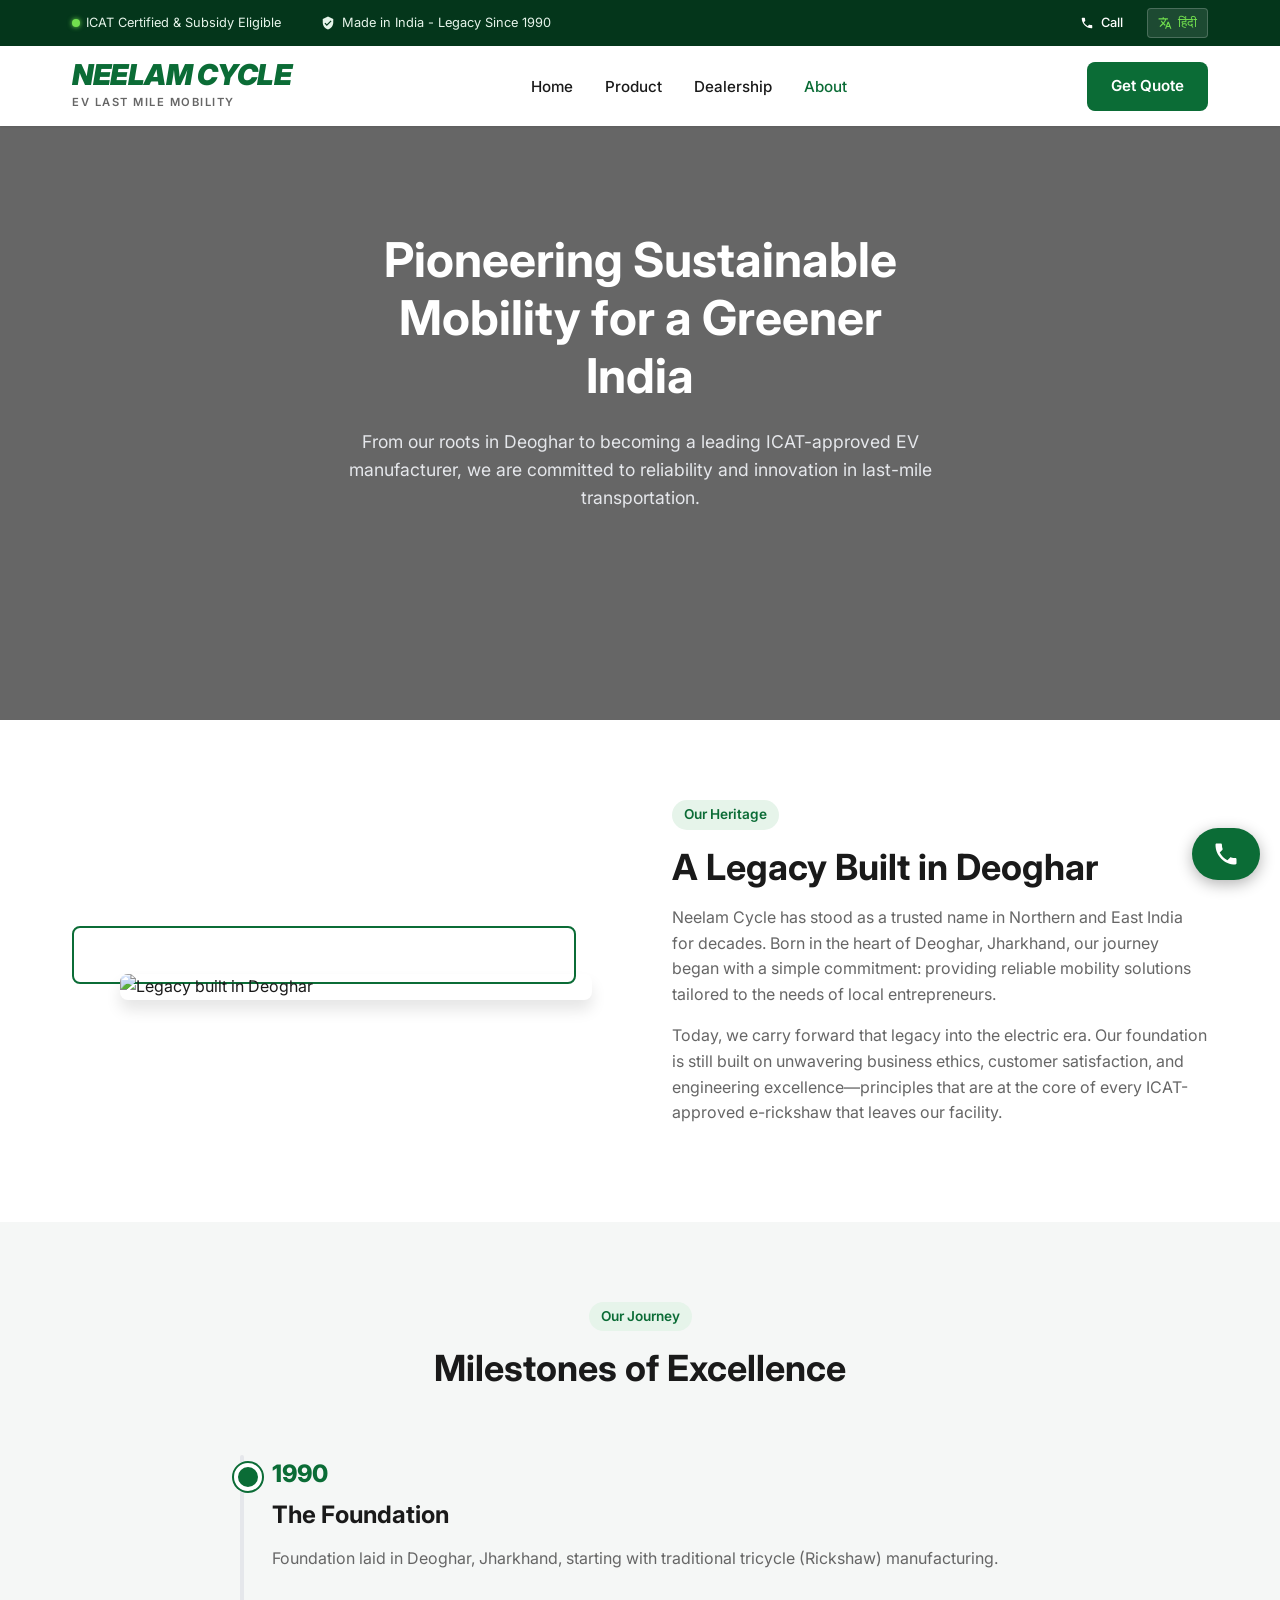
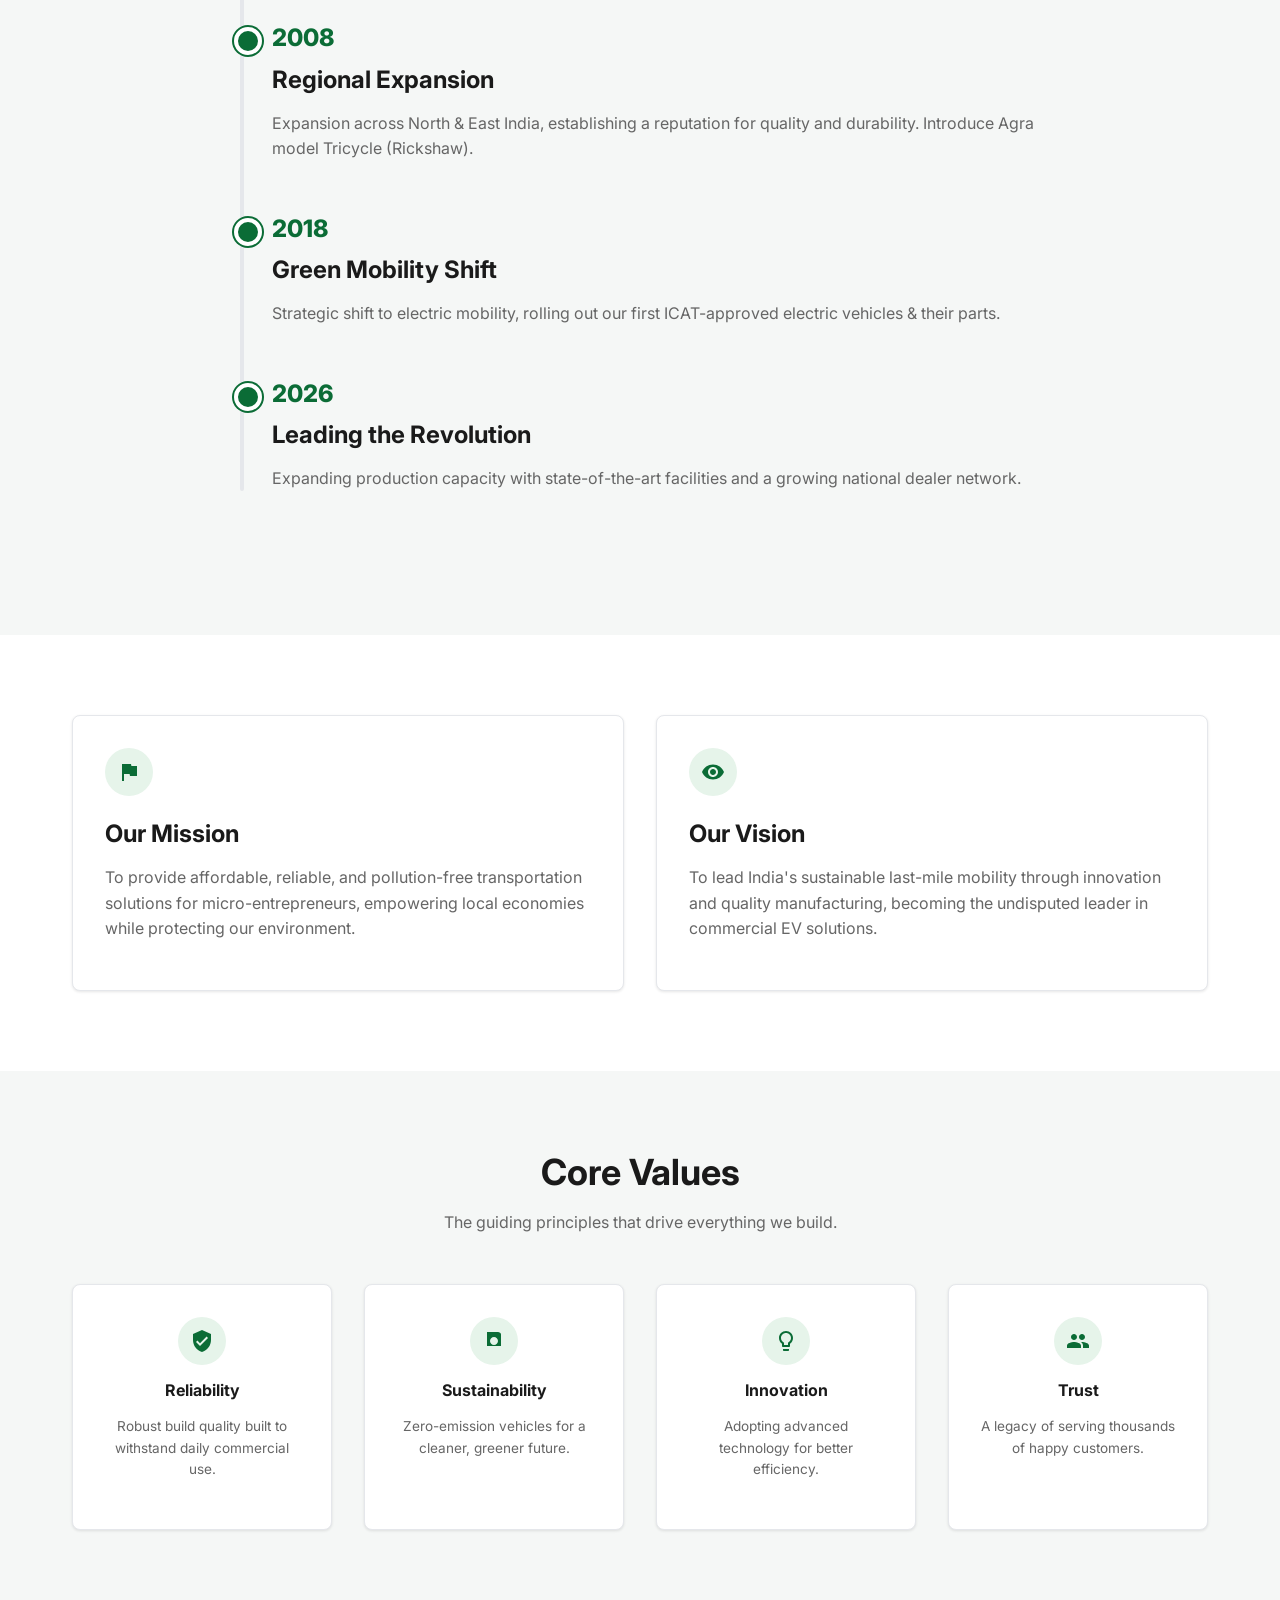
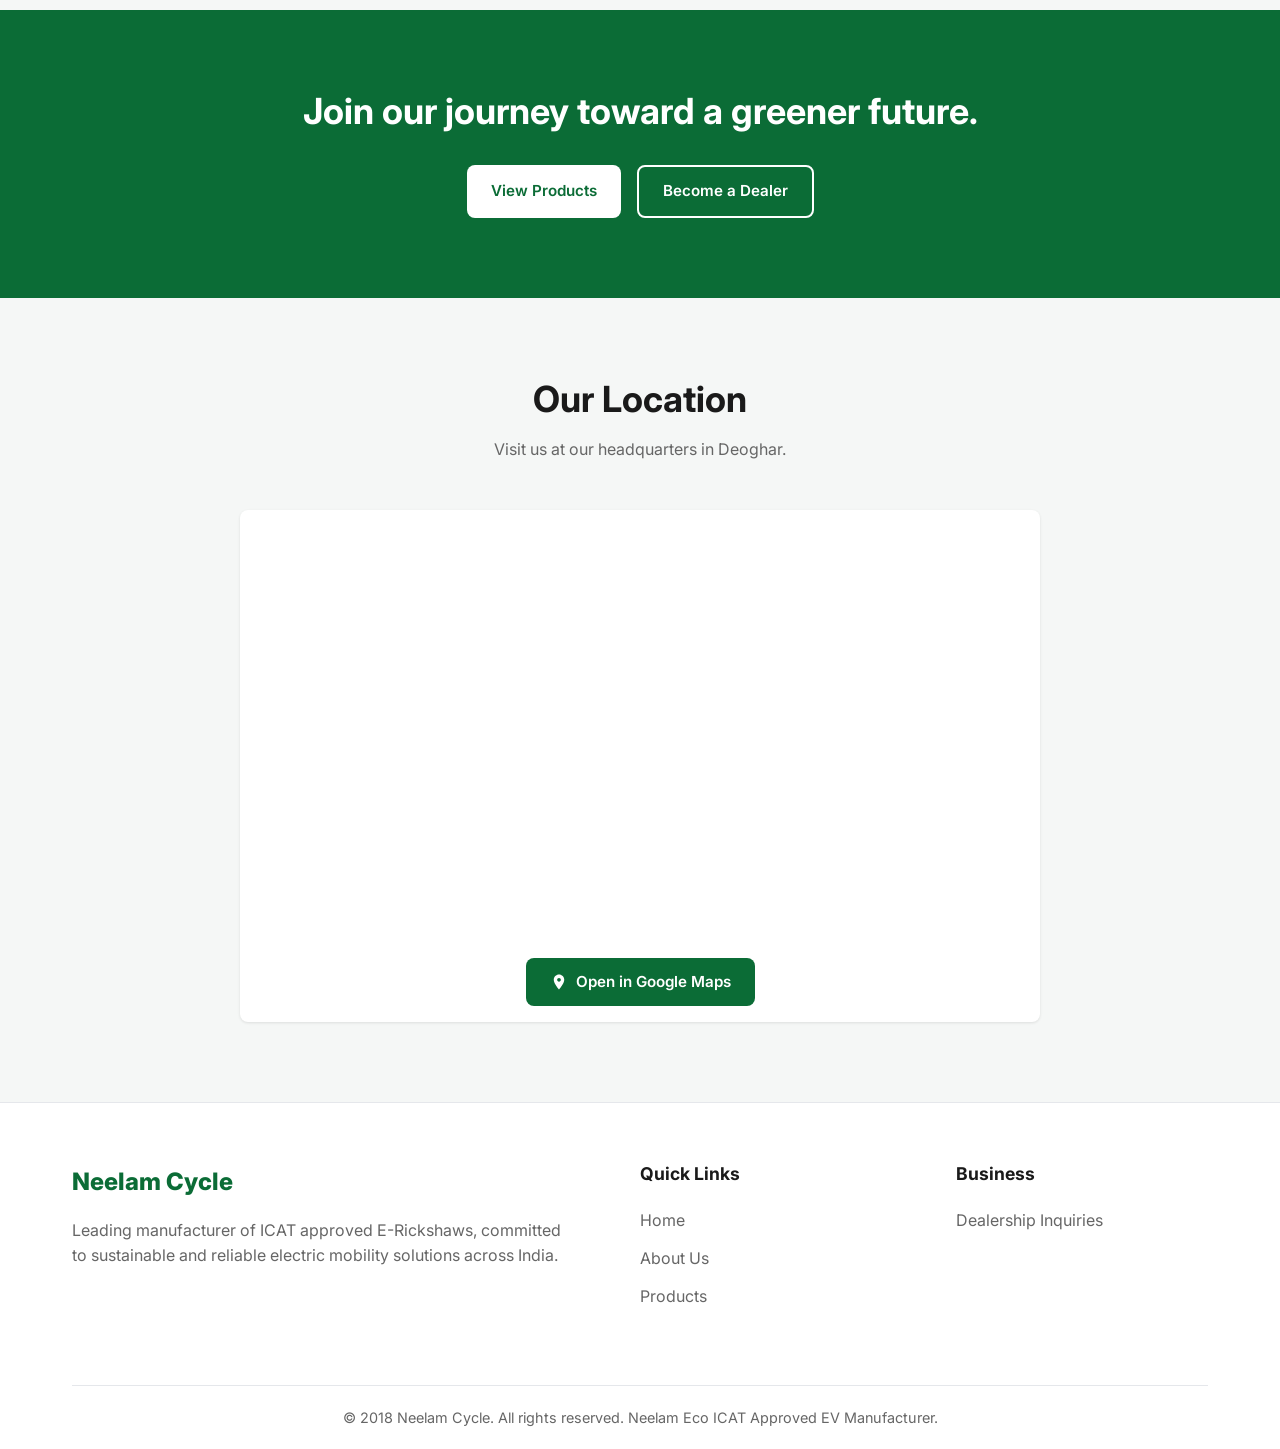
==== about.html @ 1e4b3184 "Add files via upload" ====
<!DOCTYPE html>
<html lang="en">
<head>
    <meta charset="UTF-8">
    <meta name="viewport" content="width=device-width, initial-scale=1.0">
    <title>About Us | Neelam Cycle</title>
    <link href="https://fonts.googleapis.com/css2?family=Inter:wght@400;500;600;700;800&display=swap" rel="stylesheet">
    <link rel="stylesheet" href="style.css">
    <style>
        .about-hero {
            background-image: linear-gradient(rgba(0, 0, 0, 0.6), rgba(0, 0, 0, 0.6)), url('file:///C:/Users/HP/.gemini/antigravity/brain/093d12ff-a5fa-4f2f-a17b-a4f4ef61f52e/media__1781296426450.jpg');
            background-size: cover;
            background-position: center;
            color: white;
            text-align: center;
        }
        .about-hero::before {
            display: none;
        }
        .about-hero h1 {
            color: white;
        }
        .about-hero p {
            color: #e5e7eb;
        }
        
        .timeline {
            position: relative;
            max-width: 800px;
            margin: 4rem auto;
            padding-left: 2rem;
        }
        .timeline::before {
            content: '';
            position: absolute;
            left: 0;
            top: 0;
            height: 100%;
            width: 4px;
            background: var(--border-color);
            border-radius: 2px;
        }
        .timeline-item {
            position: relative;
            margin-bottom: 3rem;
        }
        .timeline-item::before {
            content: '';
            position: absolute;
            left: -2.4rem;
            top: 0.5rem;
            width: 20px;
            height: 20px;
            background: var(--primary-color);
            border-radius: 50%;
            border: 4px solid white;
            box-shadow: 0 0 0 2px var(--primary-color);
        }
        .timeline-date {
            font-size: 1.5rem;
            font-weight: 800;
            color: var(--primary-color);
            margin-bottom: 0.5rem;
        }
        
        .legacy-img-wrapper {
            position: relative;
            padding: 1rem;
        }
        .legacy-img-wrapper::before {
            content: '';
            position: absolute;
            top: 0;
            left: 0;
            right: 2rem;
            bottom: 2rem;
            border: 2px solid var(--primary-color);
            z-index: 0;
            border-radius: var(--border-radius);
        }
        .legacy-img {
            position: relative;
            z-index: 1;
            border-radius: var(--border-radius);
            margin-top: 2rem;
            margin-left: 2rem;
            box-shadow: var(--shadow-lg);
        }
    </style>
</head>
<body>

    <header>
        <div class="top-bar">
            <div class="container">
                <div class="top-bar-left">
                    <span><span class="status-dot"></span> ICAT Certified & Subsidy Eligible</span>
                    <span style="margin-left: 1rem;"><svg viewBox="0 0 24 24" width="14" height="14" fill="currentColor"><path d="M12 1L3 5v6c0 5.55 3.84 10.74 9 12 5.16-1.26 9-6.45 9-12V5l-9-4zm-2 16l-4-4 1.41-1.41L10 14.17l6.59-6.59L18 9l-8 8z"/></svg> Made in India - Legacy Since 1990</span>
                </div>
                <div class="top-bar-right">
                    <a href="tel:+919973473090" class="top-bar-link">
                        <svg viewBox="0 0 24 24" width="14" height="14" fill="currentColor"><path d="M6.62 10.79c1.44 2.83 3.76 5.14 6.59 6.59l2.2-2.2c.27-.27.67-.36 1.02-.24 1.12.37 2.33.57 3.57.57.55 0 1 .45 1 1V20c0 .55-.45 1-1 1-9.39 0-17-7.61-17-17 0-.55.45-1 1-1h3.5c.55 0 1 .45 1 1 0 1.25.2 2.45.57 3.57.11.35.03.74-.25 1.02l-2.2 2.2z"/></svg>
                        Call
                    </a>
                    <a href="#" class="top-bar-btn" onclick="toggleLanguage(event)">
                        <svg viewBox="0 0 24 24" width="14" height="14" fill="currentColor"><path d="M12.87 15.07l-2.54-2.51.03-.03c1.74-1.94 2.98-4.17 3.71-6.53H17V4h-7V2H8v2H1v2h11.17C11.5 7.92 10.44 9.75 9 11.35 8.07 10.32 7.3 9.19 6.69 8h-2c.73 1.63 1.73 3.17 2.98 4.56l-5.09 5.02L4 19l5-5 3.11 3.11.76-2.04zM18.5 10h-2L12 22h2l1.12-3h4.75L21 22h2l-4.5-12zm-2.62 7l1.62-4.33L19.12 17h-3.24z"/></svg>
                        <span style="font-family: 'Noto Sans Devanagari', sans-serif;">हिंदी</span>
                    </a>
                </div>
            </div>
        </div>
        <div class="container">
            <nav>
                <a href="index.html" class="logo-container">
                    <span class="logo-title">NEELAM CYCLE</span>
                    <span class="logo-tagline">EV Last Mile Mobility</span>
                </a>
                <ul class="nav-links">
                    <li><a href="index.html">Home</a></li>
                    <li><a href="products.html">Product</a></li>
                    <li><a href="dealership.html">Dealership</a></li>
                    <li><a href="about.html" class="active">About</a></li>
                </ul>
                <a href="dealership.html" class="btn btn-primary nav-cta">Get Quote</a>
                <button class="hamburger">&#9776;</button>
            </nav>
        </div>
    </header>

    <main>
        <section class="hero about-hero">
            <div class="container">
                <div class="hero-content" style="margin: 0 auto;">
                    <h1>Pioneering Sustainable Mobility for a Greener India</h1>
                    <p style="font-size: 1.1rem;">From our roots in Deoghar to becoming a leading ICAT-approved EV manufacturer, we are committed to reliability and innovation in last-mile transportation.</p>
                </div>
            </div>
        </section>

        <section class="section">
            <div class="container">
                <div class="grid grid-2" style="align-items: center; gap: 4rem;">
                    <div class="legacy-img-wrapper">
                        <img src="file:///C:/Users/HP/.gemini/antigravity/brain/093d12ff-a5fa-4f2f-a17b-a4f4ef61f52e/media__1781295295626.jpg" alt="Legacy built in Deoghar" class="legacy-img">
                    </div>
                    <div>
                        <span class="badge">Our Heritage</span>
                        <h2>A Legacy Built in Deoghar</h2>
                        <p>Neelam Cycle has stood as a trusted name in Northern and East India for decades. Born in the heart of Deoghar, Jharkhand, our journey began with a simple commitment: providing reliable mobility solutions tailored to the needs of local entrepreneurs.</p>
                        <p>Today, we carry forward that legacy into the electric era. Our foundation is still built on unwavering business ethics, customer satisfaction, and engineering excellence—principles that are at the core of every ICAT-approved e-rickshaw that leaves our facility.</p>
                    </div>
                </div>
            </div>
        </section>

        <section class="section section-light">
            <div class="container">
                <div class="section-header text-center" style="margin: 0 auto;">
                    <span class="badge">Our Journey</span>
                    <h2>Milestones of Excellence</h2>
                </div>
                
                <div class="timeline">
                    <div class="timeline-item">
                        <div class="timeline-date">1990</div>
                        <h3>The Foundation</h3>
                        <p>Foundation laid in Deoghar, Jharkhand, starting with traditional tricycle (Rickshaw) manufacturing.</p>
                    </div>
                    <div class="timeline-item">
                        <div class="timeline-date">2008</div>
                        <h3>Regional Expansion</h3>
                        <p>Expansion across North & East India, establishing a reputation for quality and durability. Introduce Agra model Tricycle (Rickshaw).</p>
                    </div>
                    <div class="timeline-item">
                        <div class="timeline-date">2018</div>
                        <h3>Green Mobility Shift</h3>
                        <p>Strategic shift to electric mobility, rolling out our first ICAT-approved electric vehicles & their parts.</p>
                    </div>
                    <div class="timeline-item">
                        <div class="timeline-date">2026</div>
                        <h3>Leading the Revolution</h3>
                        <p>Expanding production capacity with state-of-the-art facilities and a growing national dealer network.</p>
                    </div>
                </div>
            </div>
        </section>

        <section class="section">
            <div class="container">
                <div class="grid grid-2">
                    <div class="card section-light">
                        <div class="card-icon"><svg viewBox="0 0 24 24"><path d="M14.4 6L14 4H5v17h2v-7h5.6l.4 2h7V6z"/></svg></div>
                        <h3>Our Mission</h3>
                        <p>To provide affordable, reliable, and pollution-free transportation solutions for micro-entrepreneurs, empowering local economies while protecting our environment.</p>
                    </div>
                    <div class="card section-light">
                        <div class="card-icon"><svg viewBox="0 0 24 24"><path d="M12 4.5C7 4.5 2.73 7.61 1 12c1.73 4.39 6 7.5 11 7.5s9.27-3.11 11-7.5c-1.73-4.39-6-7.5-11-7.5zM12 17c-2.76 0-5-2.24-5-5s2.24-5 5-5 5 2.24 5 5-2.24 5-5 5zm0-8c-1.66 0-3 1.34-3 3s1.34 3 3 3 3-1.34 3-3-1.34-3-3-3z"/></svg></div>
                        <h3>Our Vision</h3>
                        <p>To lead India's sustainable last-mile mobility through innovation and quality manufacturing, becoming the undisputed leader in commercial EV solutions.</p>
                    </div>
                </div>
            </div>
        </section>
        
        <section class="section section-light">
            <div class="container">
                <div class="section-header text-center" style="margin: 0 auto;">
                    <h2>Core Values</h2>
                    <p>The guiding principles that drive everything we build.</p>
                </div>
                
                <div class="grid grid-4 text-center" style="margin-top: 3rem;">
                    <div class="card">
                        <div class="card-icon" style="margin: 0 auto 1rem;"><svg viewBox="0 0 24 24"><path d="M12 1L3 5v6c0 5.55 3.84 10.74 9 12 5.16-1.26 9-6.45 9-12V5l-9-4zm-2 16l-4-4 1.41-1.41L10 14.17l6.59-6.59L18 9l-8 8z"/></svg></div>
                        <h4>Reliability</h4>
                        <p style="font-size: 0.85rem;">Robust build quality built to withstand daily commercial use.</p>
                    </div>
                    <div class="card">
                        <div class="card-icon" style="margin: 0 auto 1rem;"><svg viewBox="0 0 24 24"><path d="M17.59 3.59c-.38-.38-.89-.59-1.42-.59H5v14h14V5.41c0-.53-.21-1.04-.59-1.42zM12 16c-2.21 0-4-1.79-4-4s1.79-4 4-4 4 1.79 4 4-1.79 4-4 4z"/></svg></div>
                        <h4>Sustainability</h4>
                        <p style="font-size: 0.85rem;">Zero-emission vehicles for a cleaner, greener future.</p>
                    </div>
                    <div class="card">
                        <div class="card-icon" style="margin: 0 auto 1rem;"><svg viewBox="0 0 24 24"><path d="M9 21c0 .55.45 1 1 1h4c.55 0 1-.45 1-1v-1H9v1zm3-19C8.14 2 5 5.14 5 9c0 2.38 1.19 4.47 3 5.74V17c0 .55.45 1 1 1h6c.55 0 1-.45 1-1v-2.26c1.81-1.27 3-3.36 3-5.74 0-3.86-3.14-7-7-7zm2.85 11.1l-.85.6V16h-4v-2.3l-.85-.6C7.8 12.16 7 10.63 7 9c0-2.76 2.24-5 5-5s5 2.24 5 5c0 1.63-.8 3.16-2.15 4.1z"/></svg></div>
                        <h4>Innovation</h4>
                        <p style="font-size: 0.85rem;">Adopting advanced technology for better efficiency.</p>
                    </div>
                    <div class="card">
                        <div class="card-icon" style="margin: 0 auto 1rem;"><svg viewBox="0 0 24 24"><path d="M16 11c1.66 0 2.99-1.34 2.99-3S17.66 5 16 5c-1.66 0-3 1.34-3 3s1.34 3 3 3zm-8 0c1.66 0 2.99-1.34 2.99-3S9.66 5 8 5C6.34 5 5 6.34 5 8s1.34 3 3 3zm0 2c-2.33 0-7 1.17-7 3.5V19h14v-2.5c0-2.33-4.67-3.5-7-3.5zm8 0c-.29 0-.62.02-.97.05 1.16.84 1.97 1.97 1.97 3.45V19h6v-2.5c0-2.33-4.67-3.5-7-3.5z"/></svg></div>
                        <h4>Trust</h4>
                        <p style="font-size: 0.85rem;">A legacy of serving thousands of happy customers.</p>
                    </div>
                </div>
            </div>
        </section>
        
        <section class="section text-center" style="background-color: var(--primary-color); color: white;">
            <div class="container">
                <h2 style="color: white; margin-bottom: 2rem;">Join our journey toward a greener future.</h2>
                <div style="display: flex; gap: 1rem; justify-content: center;">
                    <a href="products.html" class="btn" style="background: white; color: var(--primary-color);">View Products</a>
                    <a href="dealership.html" class="btn" style="border: 2px solid white; color: white;">Become a Dealer</a>
                </div>
            </div>
        </section>

        <section class="section section-light text-center">
            <div class="container">
                <div class="section-header" style="margin: 0 auto 3rem;">
                    <h2>Our Location</h2>
                    <p>Visit us at our headquarters in Deoghar.</p>
                </div>
                <div style="max-width: 800px; margin: 0 auto; background: white; padding: 1rem; border-radius: var(--border-radius); box-shadow: var(--shadow-sm);">
                    <iframe src="https://maps.google.com/maps?q=Neelam+Cycle,+Deoghar,+Jharkhand&t=&z=15&ie=UTF8&iwloc=&output=embed" width="100%" height="400" style="border:0; border-radius: 8px;" allowfullscreen="" loading="lazy"></iframe>
                    <div style="margin-top: 1.5rem;">
                        <a href="https://maps.app.goo.gl/rmvc1R8hshAoDLZy8" target="_blank" class="btn btn-primary" style="display: inline-flex; gap: 8px; align-items: center;">
                            <svg style="width:18px;height:18px;fill:currentColor;" viewBox="0 0 24 24"><path d="M12 2C8.13 2 5 5.13 5 9c0 5.25 7 13 7 13s7-7.75 7-13c0-3.87-3.13-7-7-7zm0 9.5c-1.38 0-2.5-1.12-2.5-2.5s1.12-2.5 2.5-2.5 2.5 1.12 2.5 2.5-1.12 2.5-2.5 2.5z"/></svg>
                            Open in Google Maps
                        </a>
                    </div>
                </div>
            </div>
        </section>

    </main>

    <footer>
        <div class="container">
            <div class="footer-top">
                <div class="footer-about">
                    <a href="index.html" class="footer-logo">Neelam Cycle</a>
                    <p>Leading manufacturer of ICAT approved E-Rickshaws, committed to sustainable and reliable electric mobility solutions across India.</p>
                </div>
                <div class="footer-links">
                    <h4>Quick Links</h4>
                    <ul>
                        <li><a href="index.html">Home</a></li>
                        <li><a href="about.html">About Us</a></li>
                        <li><a href="products.html">Products</a></li>
                    </ul>
                </div>
                <div class="footer-links">
                    <h4>Business</h4>
                    <ul>
                        <li><a href="dealership.html">Dealership Inquiries</a></li>
                    </ul>
                </div>
            </div>
            <div class="footer-bottom">
                &copy; 2018 Neelam Cycle. All rights reserved. Neelam Eco ICAT Approved EV Manufacturer.
            </div>
        </div>
    </footer>

    <!-- Floating Contact Button -->
    <a href="tel:+919973473090" class="floating-contact" id="floating-phone-btn">
        <div class="floating-contact-icon">
            <svg viewBox="0 0 24 24"><path d="M6.62 10.79c1.44 2.83 3.76 5.14 6.59 6.59l2.2-2.2c.27-.27.67-.36 1.02-.24 1.12.37 2.33.57 3.57.57.55 0 1 .45 1 1V20c0 .55-.45 1-1 1-9.39 0-17-7.61-17-17 0-.55.45-1 1-1h3.5c.55 0 1 .45 1 1 0 1.25.2 2.45.57 3.57.11.35.03.74-.25 1.02l-2.2 2.2z"/></svg>
        </div>
        <div class="floating-contact-numbers">
            <span>+91 99734 73090</span>
            <span>+91 79790 67409</span>
        </div>
    </a>

    <div id="google_translate_element" style="display: none;"></div>
    <script type="text/javascript">
        function googleTranslateElementInit() {
            new google.translate.TranslateElement({pageLanguage: 'en', includedLanguages: 'hi,en', autoDisplay: false}, 'google_translate_element');
        }
    </script>
    <script type="text/javascript" src="https://translate.google.com/translate_a/element.js?cb=googleTranslateElementInit"></script>
    <script src="script.js"></script>
</body>
</html>
---- style.css ----
:root {
    --primary-color: #0b6c36; /* Dark Green from logo */
    --primary-hover: #084f27;
    --text-color: #1a1a1a;
    --text-muted: #666666;
    --bg-light: #f5f7f6; /* Very light grey/green tint */
    --bg-white: #ffffff;
    --border-color: #e5e7eb;
    --font-family: 'Inter', system-ui, -apple-system, sans-serif;
    --border-radius: 8px;
    --shadow-sm: 0 1px 3px rgba(0,0,0,0.1);
    --shadow-md: 0 4px 6px rgba(0,0,0,0.05);
    --shadow-lg: 0 10px 15px rgba(0,0,0,0.1);
}

* {
    margin: 0;
    padding: 0;
    box-sizing: border-box;
}

body {
    font-family: var(--font-family);
    color: var(--text-color);
    background-color: var(--bg-white);
    line-height: 1.6;
    overflow-x: hidden;
}

h1, h2, h3, h4, h5, h6 {
    font-weight: 700;
    line-height: 1.2;
    margin-bottom: 1rem;
}

h1 {
    font-size: 3rem;
}

h2 {
    font-size: 2.25rem;
}

h3 {
    font-size: 1.5rem;
}

p {
    margin-bottom: 1rem;
    color: var(--text-muted);
}

a {
    text-decoration: none;
    color: inherit;
    transition: color 0.2s ease;
}

a:hover {
    color: var(--primary-color);
}

img {
    max-width: 100%;
    height: auto;
    display: block;
}

/* Utilities */
.container {
    width: 100%;
    max-width: 1200px;
    margin: 0 auto;
    padding: 0 2rem;
}

.text-center { text-align: center; }
.text-muted { color: var(--text-muted); }

.btn {
    display: inline-flex;
    align-items: center;
    justify-content: center;
    padding: 0.75rem 1.5rem;
    font-weight: 600;
    font-size: 0.95rem;
    border-radius: var(--border-radius);
    cursor: pointer;
    transition: all 0.3s ease;
    border: none;
    gap: 0.5rem;
}

.btn-primary {
    background-color: var(--primary-color);
    color: white;
}

.btn-primary:hover {
    background-color: var(--primary-hover);
    color: white;
}

.btn-outline {
    background-color: transparent;
    color: var(--primary-color);
    border: 2px solid var(--primary-color);
}

.btn-outline:hover {
    background-color: var(--bg-light);
}

.badge {
    display: inline-flex;
    align-items: center;
    padding: 0.25rem 0.75rem;
    background-color: #e6f4ea; /* Light green */
    color: var(--primary-color);
    border-radius: 20px;
    font-size: 0.85rem;
    font-weight: 600;
    margin-bottom: 1rem;
    gap: 0.5rem;
}

.badge svg {
    width: 14px;
    height: 14px;
    fill: currentColor;
}

/* Hide Google Translate Banner */
.goog-te-banner-frame { display: none !important; }
body { top: 0px !important; }

/* Top Bar */
.top-bar {
    background-color: #04361b;
    color: #e6f4ea;
    font-size: 0.8rem;
    padding: 8px 0;
}

.top-bar .container {
    display: flex;
    justify-content: space-between;
    align-items: center;
}

.top-bar-left, .top-bar-right {
    display: flex;
    align-items: center;
    gap: 1.5rem;
}

.top-bar-left span {
    display: flex;
    align-items: center;
    gap: 0.4rem;
}

.status-dot {
    width: 8px;
    height: 8px;
    background-color: #72e04e;
    border-radius: 50%;
    display: inline-block;
    box-shadow: 0 0 5px #72e04e;
}

.top-bar-link {
    color: white;
    display: flex;
    align-items: center;
    gap: 0.4rem;
    text-decoration: none;
    font-weight: 500;
}

.top-bar-link:hover {
    color: #72e04e;
}

.top-bar-btn {
    background-color: rgba(255, 255, 255, 0.1);
    border: 1px solid rgba(255, 255, 255, 0.2);
    color: #72e04e;
    padding: 4px 10px;
    border-radius: 4px;
    display: flex;
    align-items: center;
    gap: 0.4rem;
    text-decoration: none;
    font-weight: 500;
    transition: background-color 0.2s;
}

.top-bar-btn:hover {
    background-color: rgba(255, 255, 255, 0.2);
}

/* Header & Navbar */
header {
    background-color: var(--bg-white);
    position: fixed;
    top: 0;
    left: 0;
    width: 100%;
    z-index: 1000;
    box-shadow: var(--shadow-sm);
}

nav {
    display: flex;
    justify-content: space-between;
    align-items: center;
    height: 80px;
}

.logo-container {
    display: flex;
    flex-direction: column;
    text-decoration: none;
    transition: transform 0.2s ease;
}

.logo-container:hover {
    transform: scale(1.02);
}

.logo-title {
    font-size: 1.8rem;
    font-weight: 900;
    color: var(--primary-color);
    letter-spacing: -0.5px;
    text-transform: uppercase;
    line-height: 1;
    font-style: italic;
}

.logo-tagline {
    font-size: 0.7rem;
    font-weight: 600;
    color: var(--text-muted);
    letter-spacing: 1.5px;
    text-transform: uppercase;
    margin-top: 4px;
}

.nav-links {
    display: flex;
    list-style: none;
    gap: 2rem;
}

.nav-links a {
    font-weight: 500;
    font-size: 0.95rem;
    color: var(--text-color);
}

.nav-links a:hover,
.nav-links a.active {
    color: var(--primary-color);
}

.hamburger {
    display: none;
    cursor: pointer;
    background: none;
    border: none;
    font-size: 1.5rem;
    color: var(--text-color);
}

/* Hero Section Base */
.hero {
    position: relative;
    padding: 120px 0 80px; /* Offset for header */
    min-height: 80vh;
    display: flex;
    align-items: center;
    background-size: cover;
    background-position: center;
}

.hero::before {
    content: '';
    position: absolute;
    top: 0;
    left: 0;
    width: 100%;
    height: 100%;
    background: linear-gradient(to right, rgba(255,255,255,0.95) 0%, rgba(255,255,255,0.7) 50%, rgba(255,255,255,0) 100%);
    z-index: 1;
}

.hero .container {
    position: relative;
    z-index: 2;
}

.hero-content {
    max-width: 600px;
}

.hero h1 {
    margin-bottom: 1.5rem;
    color: var(--text-color);
}

.hero-actions {
    display: flex;
    gap: 1rem;
    margin-top: 2rem;
}

/* Sections */
.section {
    padding: 80px 0;
}

.section-light {
    background-color: var(--bg-light);
}

.section-header {
    margin-bottom: 3rem;
    max-width: 700px;
}

/* Cards */
.card {
    background-color: var(--bg-white);
    border-radius: var(--border-radius);
    padding: 2rem;
    box-shadow: var(--shadow-sm);
    border: 1px solid var(--border-color);
    transition: transform 0.3s ease, box-shadow 0.3s ease;
}

.card:hover {
    transform: translateY(-5px);
    box-shadow: var(--shadow-lg);
}

.card-icon {
    width: 48px;
    height: 48px;
    border-radius: 50%;
    background-color: #e6f4ea;
    color: var(--primary-color);
    display: flex;
    align-items: center;
    justify-content: center;
    margin-bottom: 1.5rem;
}

.card-icon svg {
    width: 24px;
    height: 24px;
    fill: currentColor;
}

/* Grid Layouts */
.grid {
    display: grid;
    gap: 2rem;
}

.grid-2 { grid-template-columns: repeat(2, 1fr); }
.grid-3 { grid-template-columns: repeat(3, 1fr); }
.grid-4 { grid-template-columns: repeat(4, 1fr); }

/* Forms */
.form-group {
    margin-bottom: 1.5rem;
}

.form-label {
    display: block;
    margin-bottom: 0.5rem;
    font-weight: 500;
    font-size: 0.9rem;
}

.form-control {
    width: 100%;
    padding: 0.75rem 1rem;
    border: 1px solid var(--border-color);
    border-radius: var(--border-radius);
    font-family: inherit;
    font-size: 1rem;
    transition: border-color 0.2s ease;
}

.form-control:focus {
    outline: none;
    border-color: var(--primary-color);
    box-shadow: 0 0 0 3px rgba(11, 108, 54, 0.1);
}

textarea.form-control {
    resize: vertical;
    min-height: 120px;
}

/* Footer */
footer {
    background-color: #ffffff;
    border-top: 1px solid var(--border-color);
    padding: 60px 0 20px;
}

.footer-top {
    display: grid;
    grid-template-columns: 2fr 1fr 1fr;
    gap: 4rem;
    margin-bottom: 4rem;
}

.footer-logo {
    font-size: 1.5rem;
    font-weight: 800;
    color: var(--primary-color);
    margin-bottom: 1rem;
    display: block;
}

.footer-links h4 {
    font-size: 1.1rem;
    margin-bottom: 1.5rem;
}

.footer-links ul {
    list-style: none;
}

.footer-links li {
    margin-bottom: 0.75rem;
}

.footer-links a {
    color: var(--text-muted);
}

.footer-links a:hover {
    color: var(--primary-color);
}

.footer-bottom {
    text-align: center;
    padding-top: 20px;
    border-top: 1px solid var(--border-color);
    font-size: 0.9rem;
    color: var(--text-muted);
}

/* Floating Contact Icon */
.floating-contact {
    position: fixed;
    bottom: 20px;
    right: 20px;
    background-color: var(--primary-color);
    color: white;
    padding: 12px 20px;
    border-radius: 50px;
    display: flex;
    align-items: center;
    gap: 12px;
    box-shadow: 0 4px 15px rgba(0,0,0,0.3);
    z-index: 1000;
    text-decoration: none;
    transition: transform 0.3s ease, box-shadow 0.3s ease;
}

.floating-contact:hover {
    transform: translateY(-5px);
    box-shadow: 0 6px 20px rgba(0,0,0,0.4);
    color: white;
}

.floating-contact-icon {
    width: 28px;
    height: 28px;
    fill: white;
    display: flex;
    align-items: center;
    justify-content: center;
}

.floating-contact-numbers {
    display: none;
    flex-direction: column;
    font-size: 0.9rem;
    font-weight: 600;
    line-height: 1.3;
}

.floating-contact.expanded .floating-contact-numbers {
    display: flex;
}

/* Responsive */
@media (max-width: 992px) {
    .grid-4 { grid-template-columns: repeat(2, 1fr); }
    .grid-3 { grid-template-columns: repeat(2, 1fr); }
}

@media (max-width: 768px) {
    .nav-links {
        display: none;
        flex-direction: column;
        position: absolute;
        top: 80px;
        left: 0;
        width: 100%;
        background: var(--bg-white);
        padding: 2rem;
        box-shadow: var(--shadow-lg);
    }

    .nav-links.active {
        display: flex;
    }

    .hamburger {
        display: block;
    }

    .grid-2, .grid-3, .grid-4 { grid-template-columns: 1fr; }
    
    .footer-top { grid-template-columns: 1fr; gap: 2rem; }
    
    .hero {
        padding: 100px 0 60px;
        text-align: center;
    }
    
    .hero::before {
        background: rgba(255,255,255,0.85); /* More opaque on mobile */
    }
    
    .hero-actions {
        justify-content: center;
        flex-direction: column;
    }
    
    h1 { font-size: 2.5rem; }
}
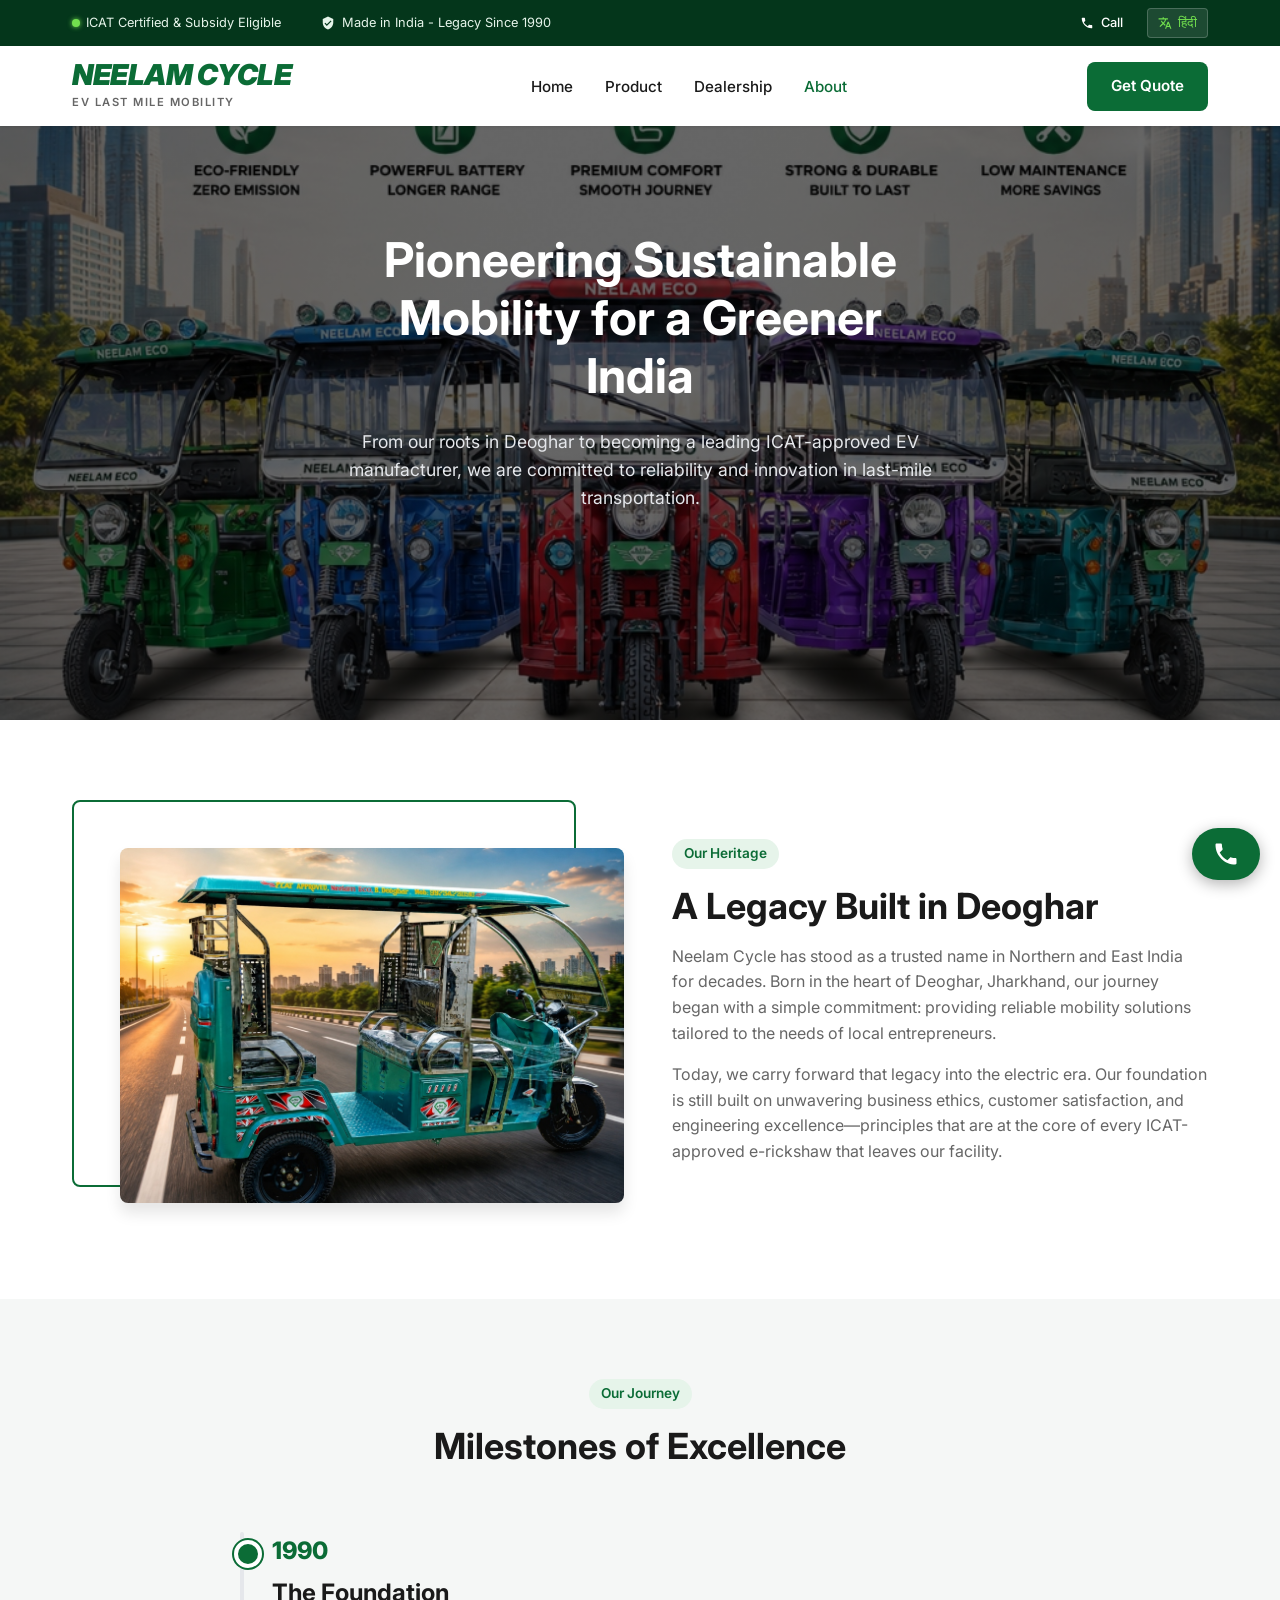
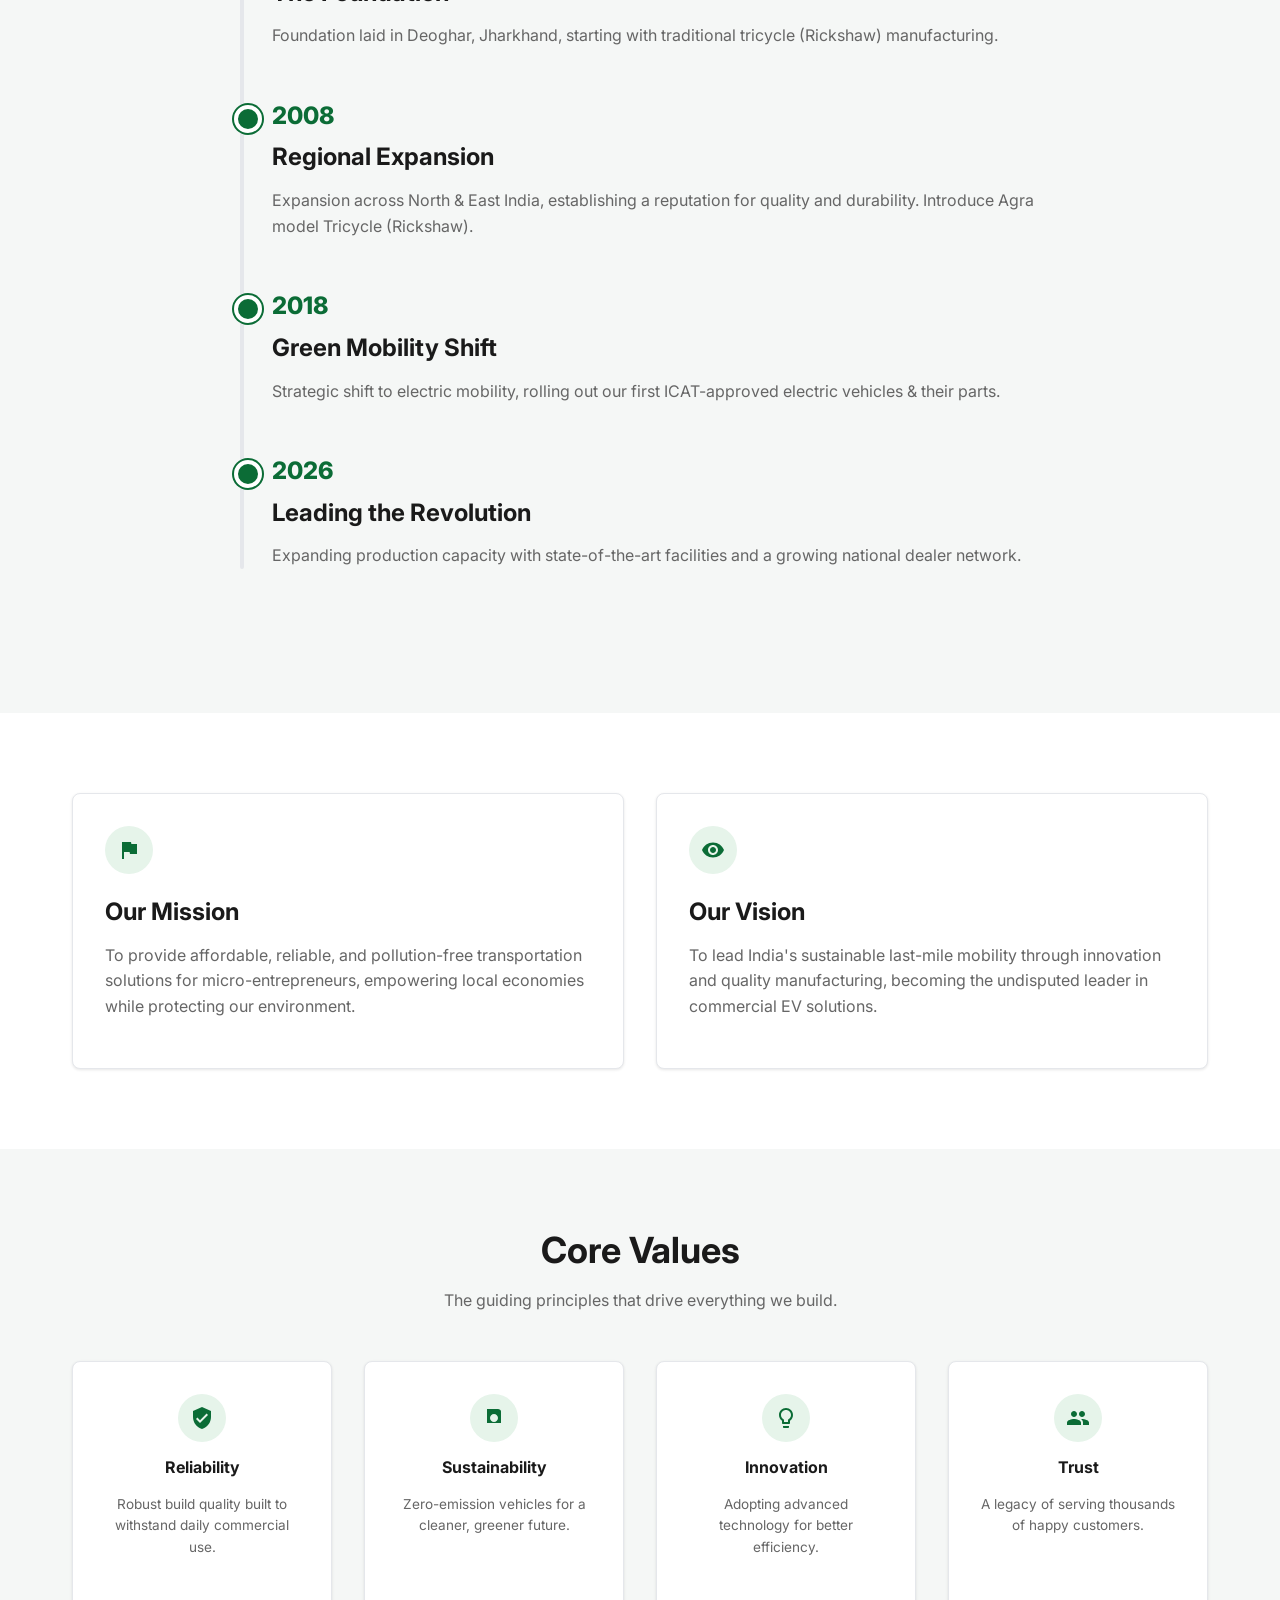
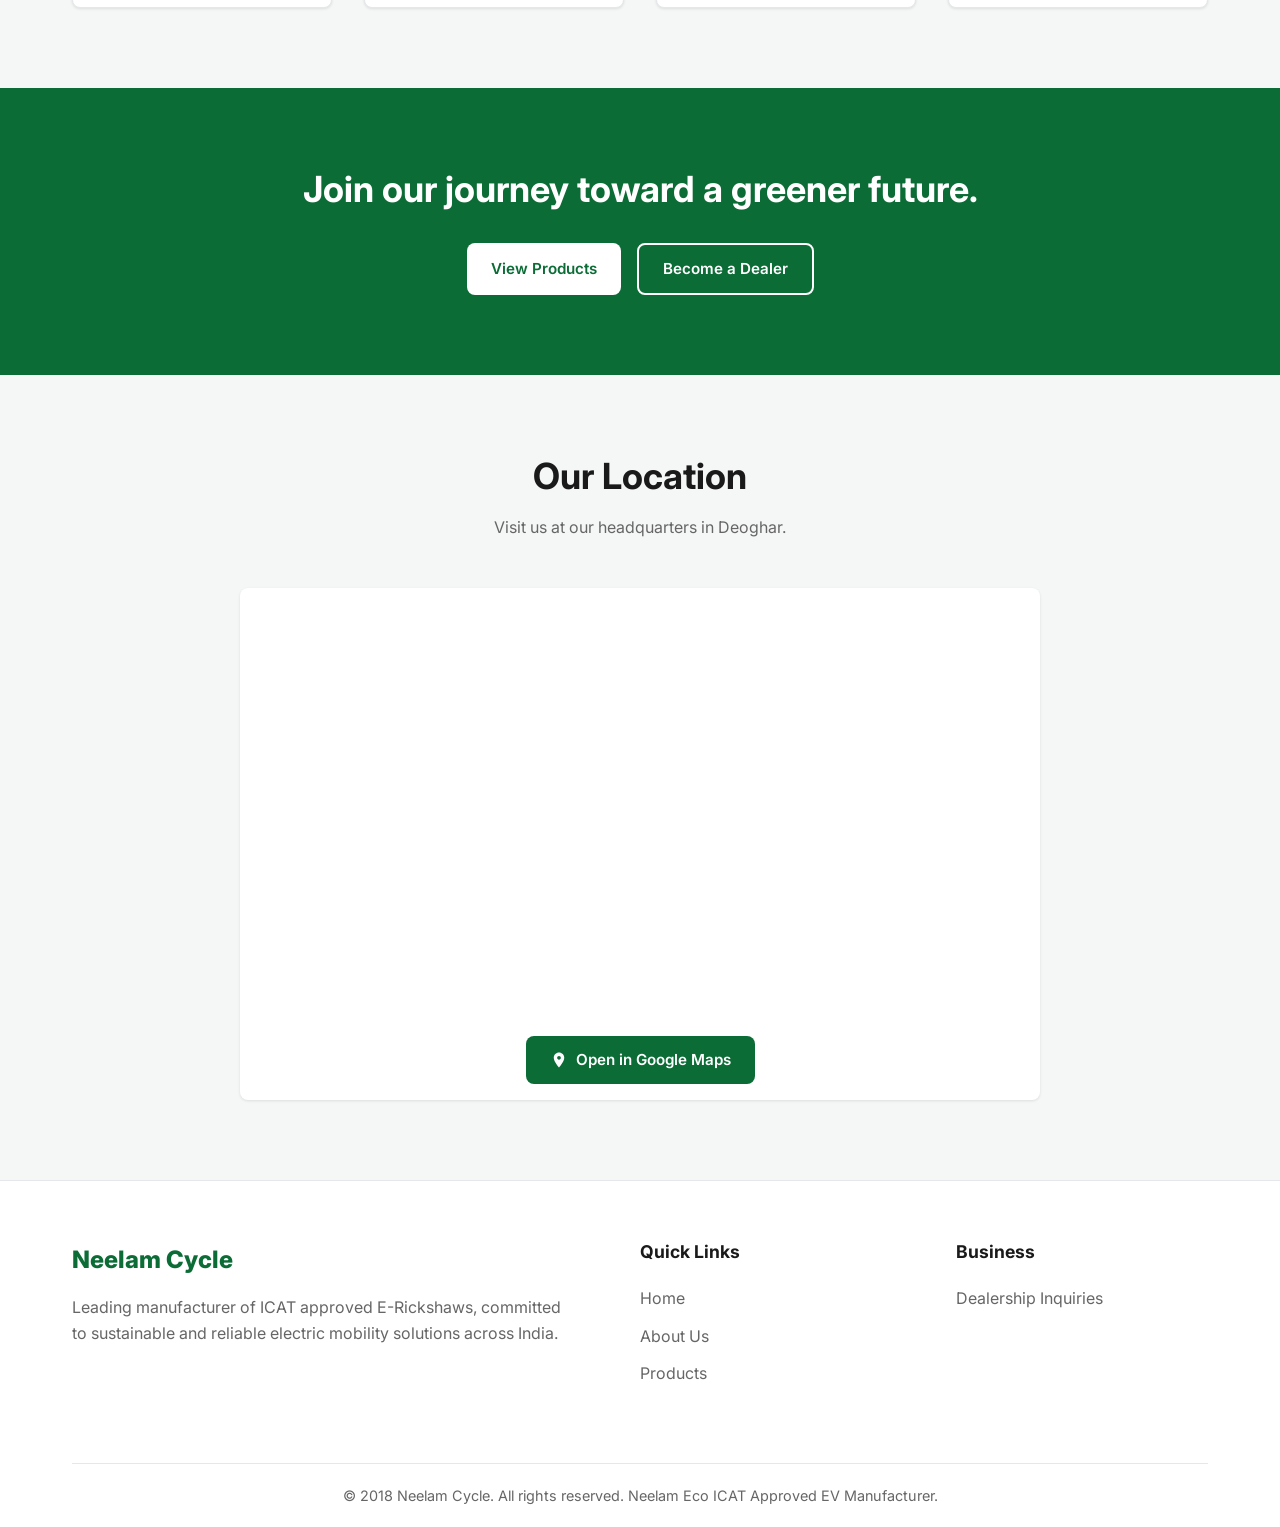
==== commit 996d29bd: "Add files via upload" ====
--- a/about.html
+++ b/about.html
@@ -8,7 +8,7 @@
     <link rel="stylesheet" href="style.css">
     <style>
         .about-hero {
-            background-image: linear-gradient(rgba(0, 0, 0, 0.6), rgba(0, 0, 0, 0.6)), url('file:///C:/Users/HP/.gemini/antigravity/brain/093d12ff-a5fa-4f2f-a17b-a4f4ef61f52e/media__1781296426450.jpg');
+            background-image: linear-gradient(rgba(0, 0, 0, 0.6), rgba(0, 0, 0, 0.6)), url('images/media__1781296426450.jpg');
             background-size: cover;
             background-position: center;
             color: white;
@@ -141,7 +141,7 @@
             <div class="container">
                 <div class="grid grid-2" style="align-items: center; gap: 4rem;">
                     <div class="legacy-img-wrapper">
-                        <img src="file:///C:/Users/HP/.gemini/antigravity/brain/093d12ff-a5fa-4f2f-a17b-a4f4ef61f52e/media__1781295295626.jpg" alt="Legacy built in Deoghar" class="legacy-img">
+                        <img src="images/media__1781295295626.jpg" alt="Legacy built in Deoghar" class="legacy-img">
                     </div>
                     <div>
                         <span class="badge">Our Heritage</span>
@@ -313,3 +313,4 @@
     <script src="script.js"></script>
 </body>
 </html>
+
